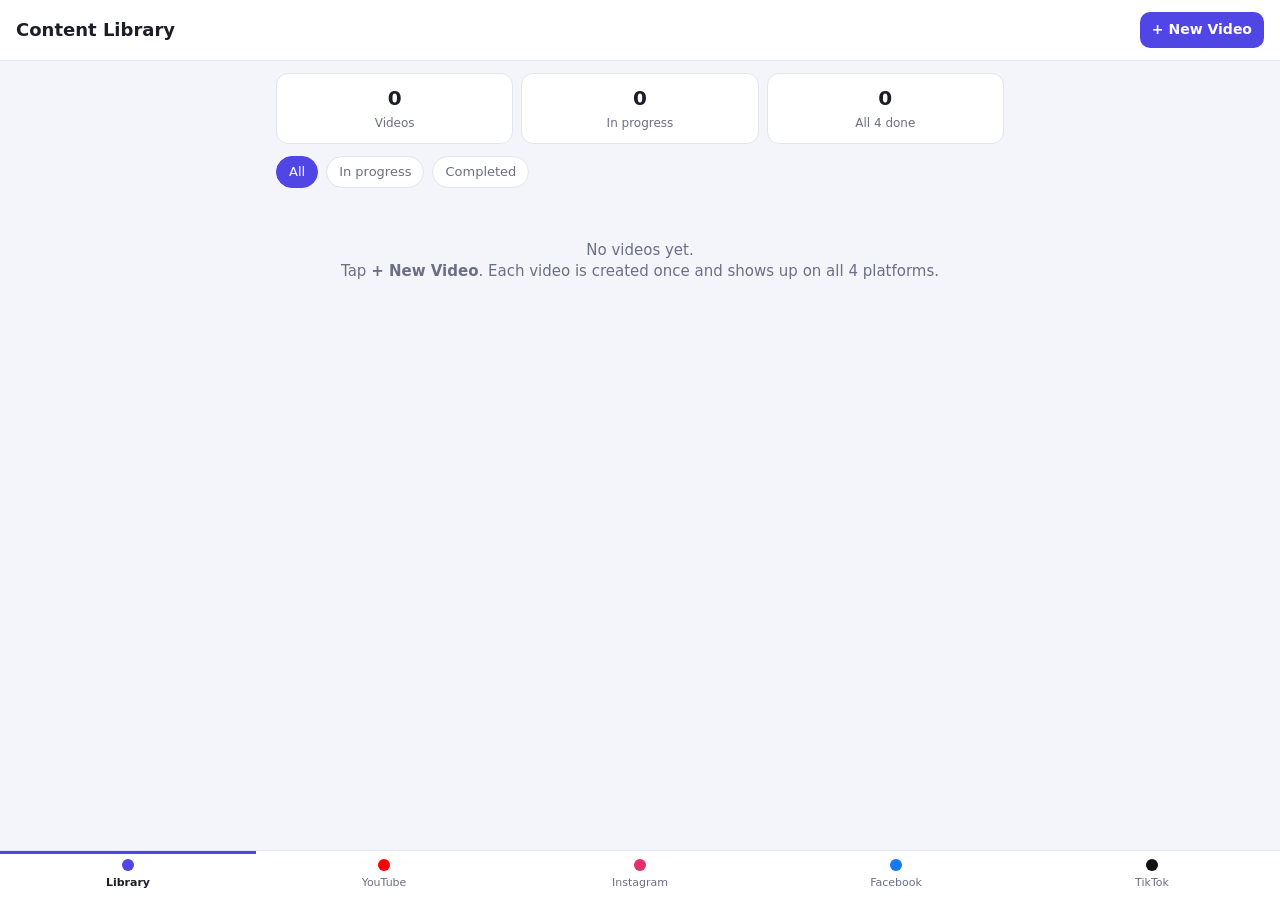
==== app/src/main/assets/index.html @ acb155f7 "Add VideoHub Android app with shared multi-platform video tracking Each video is stored once in the " ====
<!doctype html>
<html lang="en">
<head>
  <meta charset="utf-8">
  <meta name="viewport" content="width=device-width, initial-scale=1, viewport-fit=cover">
  <title>VideoHub</title>
  <link rel="stylesheet" href="style.css">
</head>
<body>
  <header class="topbar">
    <button id="backBtn" class="icon-btn hidden" aria-label="Back">&#8592;</button>
    <h1 id="pageTitle">Content Library</h1>
    <button id="newBtn" class="primary small">+ New Video</button>
  </header>

  <main id="view"></main>

  <nav class="bottomnav" id="nav">
    <button data-tab="library" class="active"><span class="dot lib"></span>Library</button>
    <button data-tab="youtube"><span class="dot youtube"></span>YouTube</button>
    <button data-tab="instagram"><span class="dot instagram"></span>Instagram</button>
    <button data-tab="facebook"><span class="dot facebook"></span>Facebook</button>
    <button data-tab="tiktok"><span class="dot tiktok"></span>TikTok</button>
  </nav>

  <div id="modal" class="modal hidden">
    <div class="sheet">
      <h2>New video</h2>
      <p class="hint">Created once in the library and added to YouTube, Instagram, Facebook and TikTok automatically.</p>
      <label>Video title<input id="newTitle" maxlength="200" placeholder="e.g. Morning routine vlog"></label>
      <label>Notes / description<textarea id="newDesc" rows="3" placeholder="Main description (copied to each platform)"></textarea></label>
      <label>Hashtags<input id="newTags" placeholder="#vlog #daily"></label>
      <div class="row end">
        <button id="cancelNew" class="ghost">Cancel</button>
        <button id="createNew" class="primary">Create</button>
      </div>
    </div>
  </div>

  <div id="toast" class="toast hidden"></div>

  <script src="app.js"></script>
</body>
</html>
---- app/src/main/assets/style.css ----
:root {
  --bg: #f4f5fb;
  --card: #ffffff;
  --text: #1c1d29;
  --muted: #6b6f85;
  --line: #e3e5ef;
  --accent: #4f46e5;
  --ok: #16a34a;
  --warn: #d97706;
  --bad: #dc2626;
  --youtube: #ff0000;
  --instagram: #e1306c;
  --facebook: #1877f2;
  --tiktok: #111111;
}
@media (prefers-color-scheme: dark) {
  :root {
    --bg: #12131a;
    --card: #1c1e29;
    --text: #eceef8;
    --muted: #9a9fb8;
    --line: #2c2f3f;
    --tiktok: #e5e7eb;
  }
}
* { box-sizing: border-box; -webkit-tap-highlight-color: transparent; }
html, body { margin: 0; background: var(--bg); color: var(--text);
  font: 15px/1.4 system-ui, -apple-system, "Segoe UI", Roboto, sans-serif; }
body { padding-bottom: 72px; }
.hidden { display: none !important; }

.topbar { position: sticky; top: 0; z-index: 5; display: flex; align-items: center; gap: 8px;
  padding: 12px 16px; background: var(--card); border-bottom: 1px solid var(--line); }
.topbar h1 { flex: 1; font-size: 18px; margin: 0; white-space: nowrap; overflow: hidden; text-overflow: ellipsis; }

button { font: inherit; border: 0; border-radius: 10px; padding: 10px 14px; cursor: pointer;
  background: var(--line); color: var(--text); }
button.primary { background: var(--accent); color: #fff; font-weight: 600; }
button.small { padding: 8px 12px; font-size: 14px; }
button.ghost { background: transparent; color: var(--muted); }
button.danger { background: transparent; color: var(--bad); border: 1px solid var(--bad); }
.icon-btn { background: transparent; font-size: 22px; padding: 4px 8px; }

main { padding: 12px 16px; max-width: 760px; margin: 0 auto; }

.chips { display: flex; gap: 8px; overflow-x: auto; padding-bottom: 8px; margin-bottom: 4px; }
.chip { flex: none; padding: 6px 12px; border-radius: 999px; background: var(--card);
  border: 1px solid var(--line); color: var(--muted); font-size: 13px; }
.chip.active { background: var(--accent); border-color: var(--accent); color: #fff; }

.summary { display: grid; grid-template-columns: repeat(3, 1fr); gap: 8px; margin-bottom: 12px; }
.stat { background: var(--card); border: 1px solid var(--line); border-radius: 12px; padding: 10px; text-align: center; }
.stat b { display: block; font-size: 20px; }
.stat span { color: var(--muted); font-size: 12px; }

.card { background: var(--card); border: 1px solid var(--line); border-radius: 14px; padding: 14px; margin-bottom: 10px; }
.card.tap { cursor: pointer; }
.card h3 { margin: 0 0 4px; font-size: 16px; word-break: break-word; }
.meta { color: var(--muted); font-size: 12px; }

.progress { display: flex; align-items: center; gap: 10px; margin-top: 10px; }
.bar { flex: 1; height: 8px; border-radius: 99px; background: var(--line); overflow: hidden; }
.bar i { display: block; height: 100%; background: var(--ok); border-radius: 99px; transition: width .2s; }
.progress b { font-size: 13px; white-space: nowrap; }

.pills { display: flex; flex-wrap: wrap; gap: 6px; margin-top: 10px; }
.pill { display: inline-flex; align-items: center; gap: 5px; font-size: 12px; padding: 3px 8px;
  border-radius: 999px; border: 1px solid var(--line); color: var(--muted); }
.pill.uploaded { color: var(--ok); border-color: var(--ok); }
.pill.scheduled { color: var(--accent); border-color: var(--accent); }
.pill.failed, .pill.overdue { color: var(--bad); border-color: var(--bad); }

.dot { display: inline-block; width: 9px; height: 9px; border-radius: 50%; background: var(--muted); }
.dot.youtube { background: var(--youtube); }
.dot.instagram { background: var(--instagram); }
.dot.facebook { background: var(--facebook); }
.dot.tiktok { background: var(--tiktok); }
.dot.lib { background: var(--accent); }

.prow { display: flex; align-items: center; gap: 12px; }
.prow .body { flex: 1; min-width: 0; }
.check { width: 26px; height: 26px; flex: none; accent-color: var(--ok); }

.platform { border-left: 5px solid var(--muted); }
.platform.youtube { border-left-color: var(--youtube); }
.platform.instagram { border-left-color: var(--instagram); }
.platform.facebook { border-left-color: var(--facebook); }
.platform.tiktok { border-left-color: var(--tiktok); }
.platform-head { display: flex; align-items: center; gap: 10px; margin-bottom: 8px; }
.platform-head h3 { flex: 1; margin: 0; }
.uploaded-toggle { display: flex; align-items: center; gap: 8px; font-weight: 600; margin: 0; }

label { display: block; font-size: 12px; color: var(--muted); margin-top: 10px; }
input, textarea, select { display: block; width: 100%; margin-top: 4px; font: inherit; color: var(--text);
  background: var(--bg); border: 1px solid var(--line); border-radius: 10px; padding: 9px 10px; }
textarea { resize: vertical; }
input:focus, textarea:focus, select:focus { outline: 2px solid var(--accent); outline-offset: -1px; }
.grid2 { display: grid; grid-template-columns: 1fr 1fr; gap: 0 10px; }
@media (max-width: 420px) { .grid2 { grid-template-columns: 1fr; } }
.row { display: flex; gap: 8px; align-items: center; margin-top: 12px; }
.row.end { justify-content: flex-end; }
.inline { display: flex; gap: 8px; align-items: flex-end; }
.inline input { flex: 1; }
.reminder { display: flex; gap: 10px; align-items: center; margin-top: 10px; }
.reminder label { margin: 0; flex: 1; display: flex; align-items: center; gap: 8px; color: var(--text); font-size: 14px; }
.reminder input[type=checkbox] { width: 20px; height: 20px; margin: 0; flex: none; }
.reminder select { width: auto; margin: 0; }

.empty { text-align: center; color: var(--muted); padding: 40px 10px; }
.hint { color: var(--muted); font-size: 13px; margin: 4px 0 8px; }
.section-title { font-size: 13px; text-transform: uppercase; letter-spacing: .05em; color: var(--muted); margin: 18px 0 8px; }

.bottomnav { position: fixed; bottom: 0; left: 0; right: 0; z-index: 5; display: flex;
  background: var(--card); border-top: 1px solid var(--line); }
.bottomnav button { flex: 1; background: transparent; border-radius: 0; padding: 8px 2px 10px;
  font-size: 11px; color: var(--muted); display: flex; flex-direction: column; align-items: center; gap: 4px; }
.bottomnav button .dot { width: 12px; height: 12px; }
.bottomnav button.active { color: var(--text); font-weight: 700; box-shadow: inset 0 3px 0 var(--accent); }

.modal { position: fixed; inset: 0; z-index: 10; background: rgba(0,0,0,.45);
  display: flex; align-items: flex-end; justify-content: center; }
.sheet { background: var(--card); width: 100%; max-width: 560px; border-radius: 18px 18px 0 0; padding: 18px 16px 22px; }
.sheet h2 { margin: 0; }

.toast { position: fixed; left: 50%; bottom: 84px; transform: translateX(-50%); z-index: 20;
  background: #222; color: #fff; padding: 10px 16px; border-radius: 10px; font-size: 14px; max-width: 90%; }
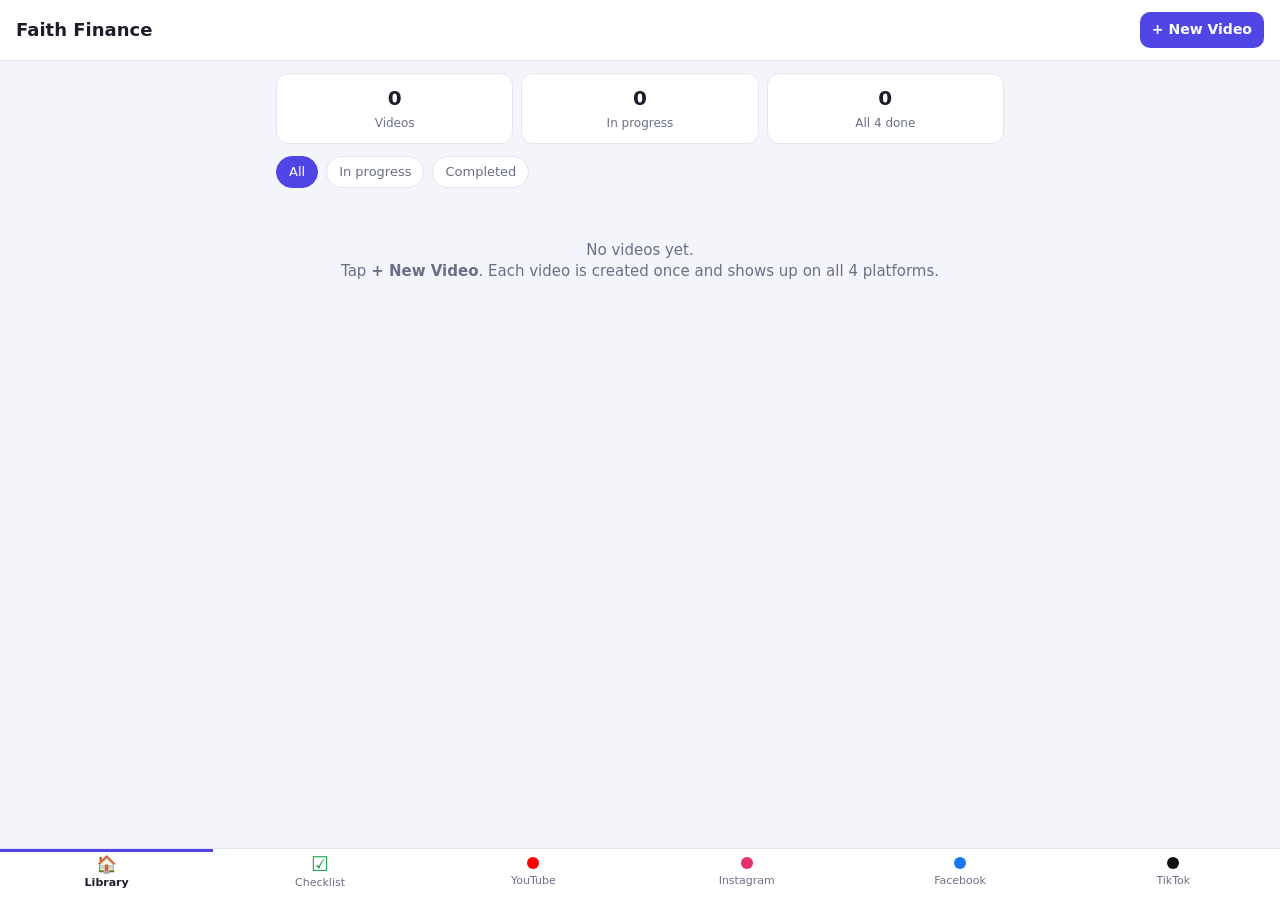
==== commit 4f1ca83b: "Rename app to Faith Finance; gallery picker; Checklist section - New video form picks the video and " ====
--- a/app/src/main/assets/index.html
+++ b/app/src/main/assets/index.html
@@ -3,20 +3,21 @@
 <head>
   <meta charset="utf-8">
   <meta name="viewport" content="width=device-width, initial-scale=1, viewport-fit=cover">
-  <title>VideoHub</title>
+  <title>Faith Finance</title>
   <link rel="stylesheet" href="style.css">
 </head>
 <body>
   <header class="topbar">
     <button id="backBtn" class="icon-btn hidden" aria-label="Back">&#8592;</button>
-    <h1 id="pageTitle">Content Library</h1>
+    <h1 id="pageTitle">Faith Finance</h1>
     <button id="newBtn" class="primary small">+ New Video</button>
   </header>
 
   <main id="view"></main>
 
   <nav class="bottomnav" id="nav">
-    <button data-tab="library" class="active"><span class="dot lib"></span>Library</button>
+    <button data-tab="library" class="active"><span class="nav-ico">&#127968;</span>Library</button>
+    <button data-tab="checklist" class="nav-check"><span class="nav-ico check-ico">&#9745;</span>Checklist</button>
     <button data-tab="youtube"><span class="dot youtube"></span>YouTube</button>
     <button data-tab="instagram"><span class="dot instagram"></span>Instagram</button>
     <button data-tab="facebook"><span class="dot facebook"></span>Facebook</button>
@@ -26,7 +27,8 @@
   <div id="modal" class="modal hidden">
     <div class="sheet">
       <h2>New video</h2>
-      <p class="hint">Created once in the library and added to YouTube, Instagram, Facebook and TikTok automatically.</p>
+      <p class="hint">Created once in the library. It is added to the Checklist and to YouTube, Instagram, Facebook and TikTok automatically.</p>
+      <div id="draftMedia"></div>
       <label>Video title<input id="newTitle" maxlength="200" placeholder="e.g. Morning routine vlog"></label>
       <label>Notes / description<textarea id="newDesc" rows="3" placeholder="Main description (copied to each platform)"></textarea></label>
       <label>Hashtags<input id="newTags" placeholder="#vlog #daily"></label>
--- a/app/src/main/assets/style.css
+++ b/app/src/main/assets/style.css
@@ -106,6 +106,52 @@
 .reminder input[type=checkbox] { width: 20px; height: 20px; margin: 0; flex: none; }
 .reminder select { width: auto; margin: 0; }
 
+.player { display: block; width: 100%; max-height: 60vh; background: #000; border-radius: 12px; }
+.media-empty { display: block; width: 100%; text-align: center; padding: 22px 12px; border-radius: 12px;
+  border: 2px dashed var(--line); background: var(--bg); color: var(--text); font-size: 15px; line-height: 1.6; }
+.media-empty.add { font-size: 26px; }
+.media-empty.add b { font-size: 16px; }
+.thumb-row { display: flex; align-items: center; gap: 12px; margin-top: 14px; }
+.thumb { width: 128px; height: 72px; flex: none; object-fit: cover; border-radius: 8px; background: var(--bg); border: 1px solid var(--line); }
+.thumb.none { display: flex; align-items: center; justify-content: center; font-size: 12px; color: var(--muted); }
+.lib-row { display: flex; gap: 12px; align-items: center; }
+.lib-row .body { flex: 1; min-width: 0; }
+.lib-thumb { width: 96px; height: 54px; flex: none; object-fit: cover; border-radius: 8px; background: var(--bg); border: 1px solid var(--line); }
+.lib-thumb.none { display: flex; align-items: center; justify-content: center; font-size: 11px; color: var(--muted); }
+.checklist .progress { margin: 0 0 6px; }
+.check-row { display: flex; align-items: center; gap: 10px; margin: 0; padding: 12px 0; border-top: 1px solid var(--line);
+  color: var(--text); font-size: 15px; }
+.check-row .check { margin: 0; }
+.check-row .cr-name { flex: 1; font-weight: 600; }
+.check-row small { display: block; font-weight: 400; color: var(--muted); font-size: 12px; }
+.check-row .pill { white-space: nowrap; }
+.nav-ico { font-size: 17px; line-height: 14px; height: 14px; }
+.bottomnav button.nav-check .check-ico { color: var(--ok); font-size: 20px; }
+.bottomnav button.nav-check.active { box-shadow: inset 0 3px 0 var(--ok); }
+
+.draft-row { display: flex; align-items: center; gap: 10px; padding: 10px; margin-top: 8px;
+  border: 1px dashed var(--line); border-radius: 12px; background: var(--bg); font-size: 14px; }
+.draft-row .body { flex: 1; min-width: 0; overflow: hidden; text-overflow: ellipsis; }
+.draft-row .ok { color: var(--ok); font-size: 12px; }
+.mini { width: 56px; height: 32px; object-fit: cover; border-radius: 6px; flex: none; }
+.mini-icon { width: 56px; text-align: center; font-size: 24px; flex: none; }
+
+.cl-card .lib-row { cursor: pointer; }
+.cl-thumb { width: 72px; height: 42px; flex: none; object-fit: cover; border-radius: 8px; background: var(--bg); border: 1px solid var(--line); }
+.cl-thumb.none { display: flex; align-items: center; justify-content: center; font-size: 10px; color: var(--muted); }
+.cl-grid { display: grid; grid-template-columns: repeat(4, 1fr); gap: 6px; margin-top: 12px; }
+@media (max-width: 360px) { .cl-grid { grid-template-columns: repeat(2, 1fr); } }
+.cl-box { position: relative; display: flex; flex-direction: column; align-items: center; gap: 4px; margin: 0;
+  padding: 8px 2px; border-radius: 10px; border: 2px solid var(--line); color: var(--text); font-size: 11px; font-weight: 600; cursor: pointer; }
+.cl-box input { position: absolute; opacity: 0; width: 1px; height: 1px; margin: 0; }
+.cl-tick { width: 26px; height: 26px; border-radius: 7px; border: 2px solid var(--muted); display: flex;
+  align-items: center; justify-content: center; color: #fff; font-size: 17px; font-weight: 700; }
+.cl-box.youtube { border-color: color-mix(in srgb, var(--youtube) 35%, transparent); }
+.cl-box.instagram { border-color: color-mix(in srgb, var(--instagram) 35%, transparent); }
+.cl-box.facebook { border-color: color-mix(in srgb, var(--facebook) 35%, transparent); }
+.cl-box.tiktok { border-color: color-mix(in srgb, var(--tiktok) 35%, transparent); }
+.cl-box.on { background: color-mix(in srgb, var(--ok) 12%, transparent); border-color: var(--ok); }
+.cl-box.on .cl-tick { background: var(--ok); border-color: var(--ok); }
 .empty { text-align: center; color: var(--muted); padding: 40px 10px; }
 .hint { color: var(--muted); font-size: 13px; margin: 4px 0 8px; }
 .section-title { font-size: 13px; text-transform: uppercase; letter-spacing: .05em; color: var(--muted); margin: 18px 0 8px; }
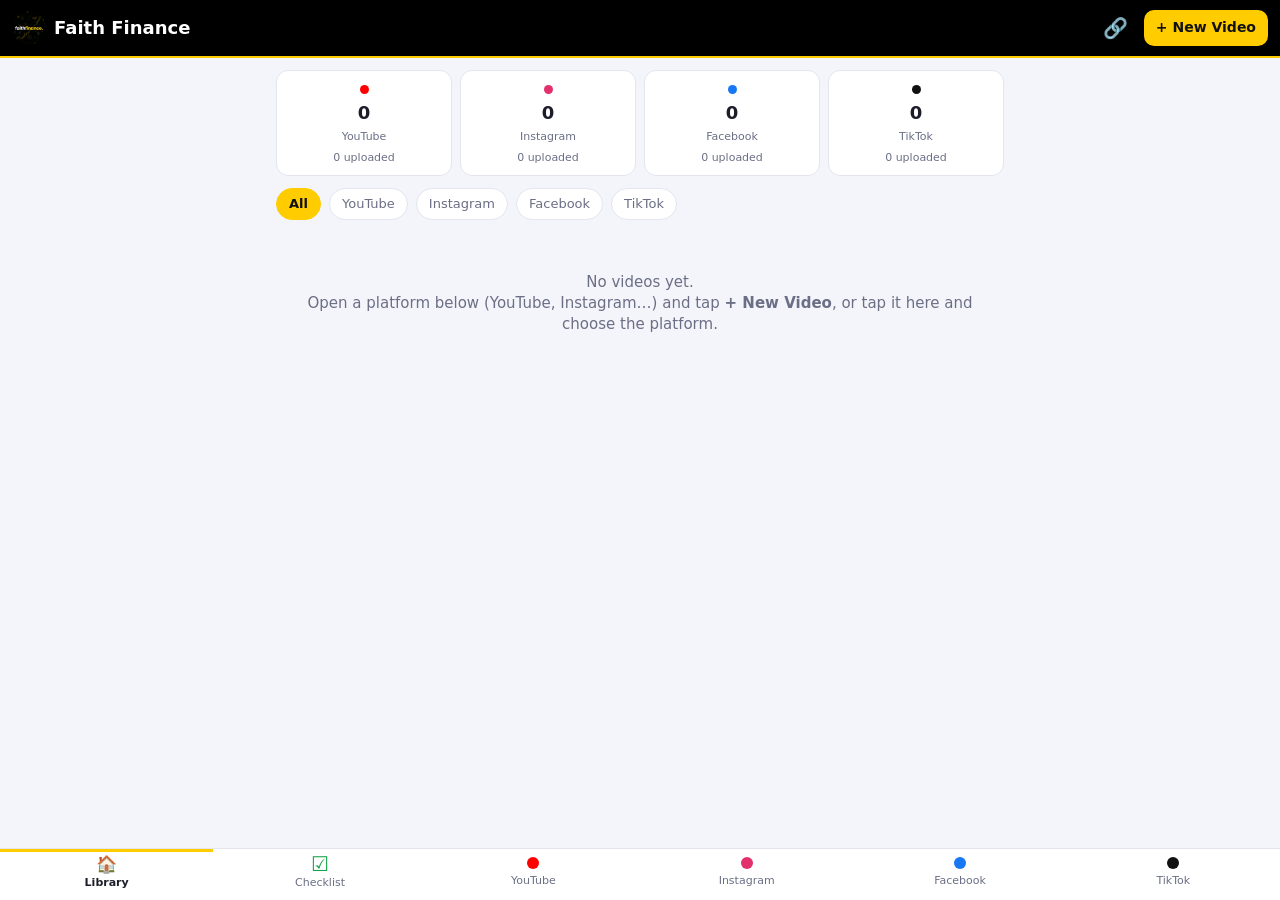
==== commit 300a3c94: "Separate videos per platform, YouTube account connect and upload, logo - Each video now belongs to o" ====
--- a/app/src/main/assets/index.html
+++ b/app/src/main/assets/index.html
@@ -9,7 +9,9 @@
 <body>
   <header class="topbar">
     <button id="backBtn" class="icon-btn hidden" aria-label="Back">&#8592;</button>
+    <img class="brand" src="logo.png" alt="Faith Finance logo">
     <h1 id="pageTitle">Faith Finance</h1>
+    <button id="accountsBtn" class="icon-btn acct" aria-label="Connected accounts" title="Connected accounts">&#128279;</button>
     <button id="newBtn" class="primary small">+ New Video</button>
   </header>
 
@@ -26,12 +28,14 @@
 
   <div id="modal" class="modal hidden">
     <div class="sheet">
-      <h2>New video</h2>
-      <p class="hint">Created once in the library. It is added to the Checklist and to YouTube, Instagram, Facebook and TikTok automatically.</p>
+      <h2 id="newHeading">New video</h2>
+      <p class="hint">This video stays only in the platform you choose. It also appears in the Checklist automatically.</p>
+      <div class="plat-label">Platform</div>
+      <div id="platformPick" class="platform-pick"></div>
       <div id="draftMedia"></div>
-      <label>Video title<input id="newTitle" maxlength="200" placeholder="e.g. Morning routine vlog"></label>
-      <label>Notes / description<textarea id="newDesc" rows="3" placeholder="Main description (copied to each platform)"></textarea></label>
-      <label>Hashtags<input id="newTags" placeholder="#vlog #daily"></label>
+      <label id="newTitleLabel">Title<input id="newTitle" maxlength="300" placeholder="Video title"></label>
+      <label>Description<textarea id="newDesc" rows="3" placeholder="Description"></textarea></label>
+      <label>Hashtags<input id="newTags" placeholder="#finance #money"></label>
       <div class="row end">
         <button id="cancelNew" class="ghost">Cancel</button>
         <button id="createNew" class="primary">Create</button>
--- a/app/src/main/assets/style.css
+++ b/app/src/main/assets/style.css
@@ -4,7 +4,8 @@
   --text: #1c1d29;
   --muted: #6b6f85;
   --line: #e3e5ef;
-  --accent: #4f46e5;
+  --accent: #ffcc00;
+  --accent-ink: #111111;
   --ok: #16a34a;
   --warn: #d97706;
   --bad: #dc2626;
@@ -30,12 +31,15 @@
 .hidden { display: none !important; }
 
 .topbar { position: sticky; top: 0; z-index: 5; display: flex; align-items: center; gap: 8px;
-  padding: 12px 16px; background: var(--card); border-bottom: 1px solid var(--line); }
+  padding: 10px 12px; background: #000; color: #fff; border-bottom: 2px solid var(--accent); }
+.topbar .icon-btn { color: #fff; }
+.brand { width: 34px; height: 34px; border-radius: 50%; flex: none; }
+.icon-btn.acct { font-size: 20px; }
 .topbar h1 { flex: 1; font-size: 18px; margin: 0; white-space: nowrap; overflow: hidden; text-overflow: ellipsis; }
 
 button { font: inherit; border: 0; border-radius: 10px; padding: 10px 14px; cursor: pointer;
   background: var(--line); color: var(--text); }
-button.primary { background: var(--accent); color: #fff; font-weight: 600; }
+button.primary { background: var(--accent); color: var(--accent-ink); font-weight: 700; }
 button.small { padding: 8px 12px; font-size: 14px; }
 button.ghost { background: transparent; color: var(--muted); }
 button.danger { background: transparent; color: var(--bad); border: 1px solid var(--bad); }
@@ -46,7 +50,7 @@
 .chips { display: flex; gap: 8px; overflow-x: auto; padding-bottom: 8px; margin-bottom: 4px; }
 .chip { flex: none; padding: 6px 12px; border-radius: 999px; background: var(--card);
   border: 1px solid var(--line); color: var(--muted); font-size: 13px; }
-.chip.active { background: var(--accent); border-color: var(--accent); color: #fff; }
+.chip.active { background: var(--accent); border-color: var(--accent); color: var(--accent-ink); font-weight: 600; }
 
 .summary { display: grid; grid-template-columns: repeat(3, 1fr); gap: 8px; margin-bottom: 12px; }
 .stat { background: var(--card); border: 1px solid var(--line); border-radius: 12px; padding: 10px; text-align: center; }
@@ -67,7 +71,7 @@
 .pill { display: inline-flex; align-items: center; gap: 5px; font-size: 12px; padding: 3px 8px;
   border-radius: 999px; border: 1px solid var(--line); color: var(--muted); }
 .pill.uploaded { color: var(--ok); border-color: var(--ok); }
-.pill.scheduled { color: var(--accent); border-color: var(--accent); }
+.pill.scheduled { color: #a16207; border-color: #a16207; }
 .pill.failed, .pill.overdue { color: var(--bad); border-color: var(--bad); }
 
 .dot { display: inline-block; width: 9px; height: 9px; border-radius: 50%; background: var(--muted); }
@@ -170,3 +174,41 @@
 
 .toast { position: fixed; left: 50%; bottom: 84px; transform: translateX(-50%); z-index: 20;
   background: #222; color: #fff; padding: 10px 16px; border-radius: 10px; font-size: 14px; max-width: 90%; }
+
+/* platform choice in the New video form */
+.plat-label { font-size: 12px; color: var(--muted); margin-top: 8px; }
+.platform-pick { display: grid; grid-template-columns: repeat(4, 1fr); gap: 6px; margin-top: 4px; }
+.pchoice { display: flex; flex-direction: column; align-items: center; gap: 4px; font-size: 12px; padding: 8px 2px;
+  background: var(--bg); border: 2px solid var(--line); }
+.pchoice.active { border-color: var(--accent); background: color-mix(in srgb, var(--accent) 18%, transparent); font-weight: 700; }
+.pbadge { display: inline-flex; align-items: center; gap: 5px; font-size: 12px; font-weight: 700; padding: 3px 9px;
+  border-radius: 999px; background: var(--bg); border: 1px solid var(--line); }
+.summary.four { grid-template-columns: repeat(4, 1fr); }
+.summary.four .stat { padding: 8px 4px; border-radius: 12px; font: inherit; color: var(--text); background: var(--card); border: 1px solid var(--line); }
+.summary.four .stat b { font-size: 18px; }
+.summary.four .stat span:last-child { font-size: 11px; }
+.acct-strip { display: flex; align-items: center; gap: 12px; cursor: pointer; }
+.acct-strip .body { flex: 1; }
+.chev { font-size: 26px; color: var(--muted); }
+.yt-btn { width: 100%; margin-top: 12px; padding: 14px; font-size: 16px; }
+.yt-progress { margin-top: 12px; font-weight: 600; }
+.yt-progress .bar { margin: 8px 0; }
+.ok-box { margin-top: 12px; padding: 10px 12px; border-radius: 10px; color: var(--ok); border: 1px solid var(--ok);
+  background: color-mix(in srgb, var(--ok) 10%, transparent); }
+.err-box { margin-top: 12px; padding: 10px 12px; border-radius: 10px; color: var(--bad); border: 1px solid var(--bad);
+  background: color-mix(in srgb, var(--bad) 8%, transparent); }
+.guide { margin-top: 14px; font-size: 14px; }
+.guide summary { font-weight: 700; cursor: pointer; padding: 6px 0; }
+.guide ol { padding-left: 20px; margin: 6px 0; }
+.guide li { margin-bottom: 6px; }
+.warn { font-size: 13px; padding: 10px; border-radius: 10px; border: 1px solid var(--warn); color: var(--text);
+  background: color-mix(in srgb, var(--warn) 10%, transparent); }
+.cl-head { display: flex; align-items: center; gap: 8px; }
+.cl-head small { margin-left: auto; text-transform: none; letter-spacing: 0; }
+.cl-list { padding: 4px 12px; }
+.cl-item { display: flex; align-items: center; gap: 10px; padding: 10px 0; border-top: 1px solid var(--line); }
+.cl-item:first-child { border-top: 0; }
+.cl-item .cl-box { flex: none; padding: 4px; border: 0; }
+.cl-item .lib-row { flex: 1; min-width: 0; cursor: pointer; }
+.cl-item .body b { display: block; white-space: nowrap; overflow: hidden; text-overflow: ellipsis; }
+.prow .lib-row { flex: 1; min-width: 0; }
